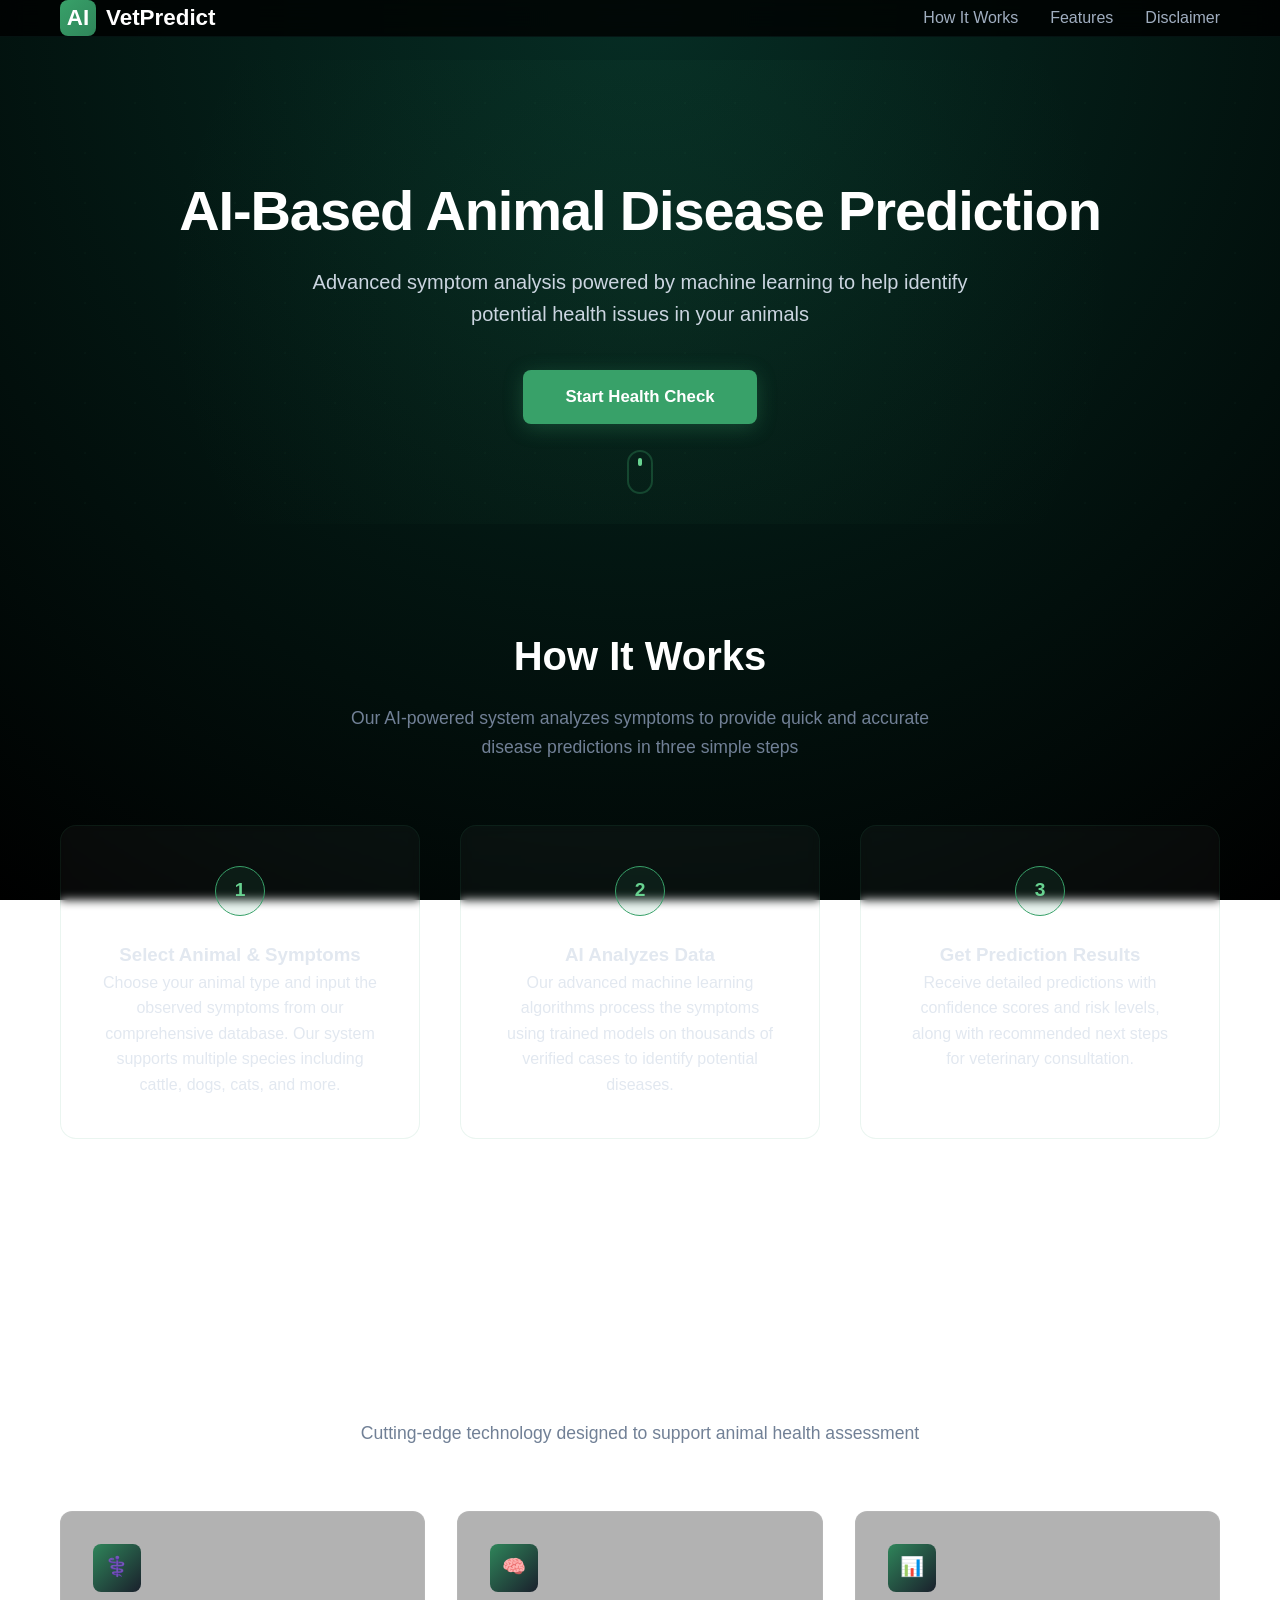
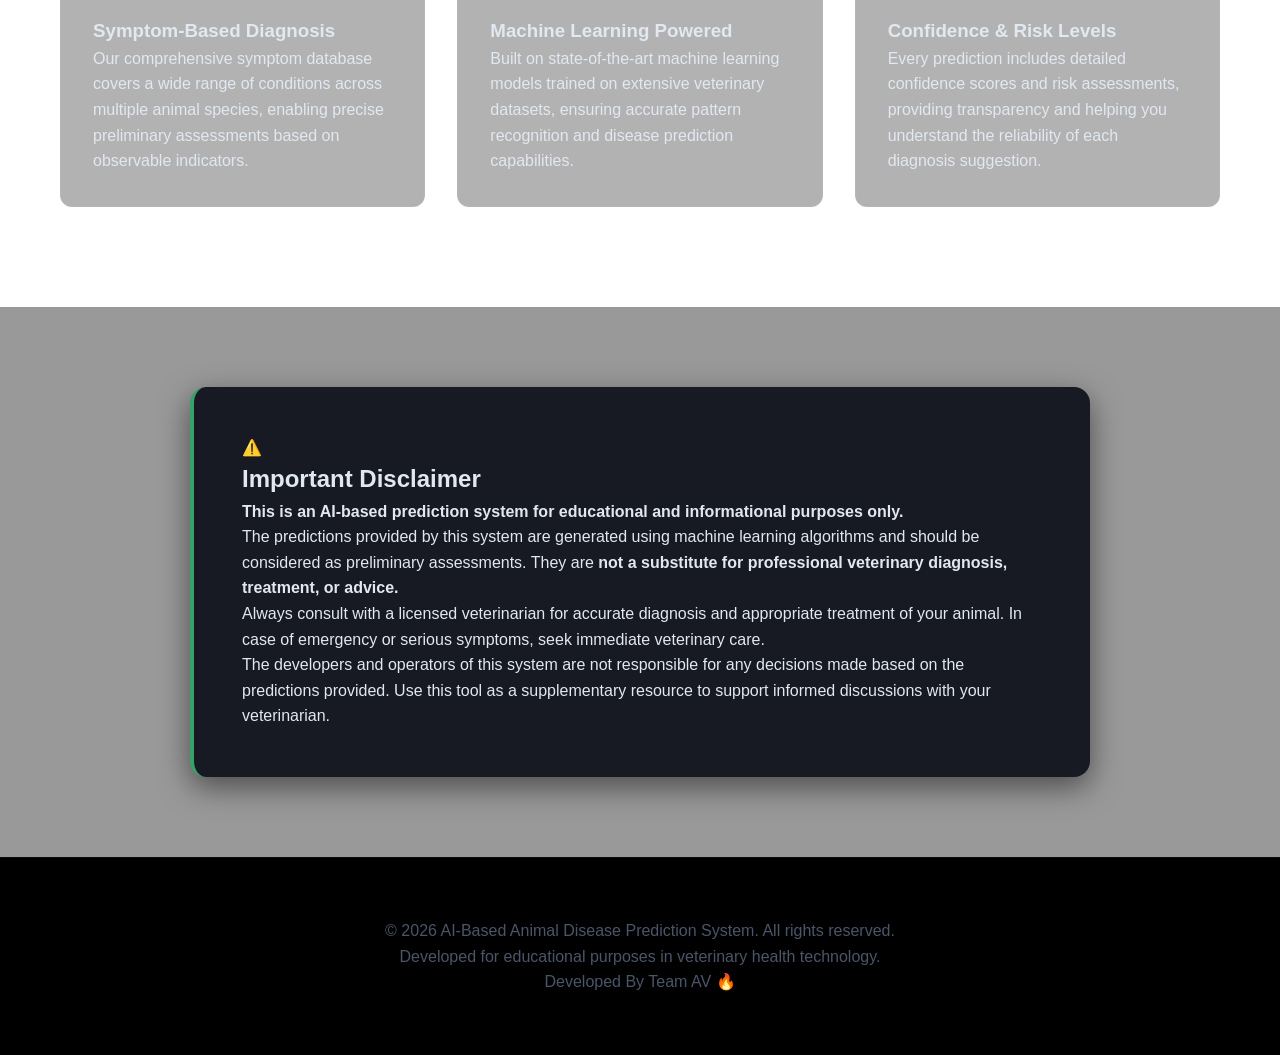
==== frontend/index.html @ 0658ae92 "added all files" ====
<!DOCTYPE html>
<html lang="en">

<head>
    <meta charset="UTF-8">
    <meta name="viewport" content="width=device-width, initial-scale=1.0">
    <title>AI-Based Animal Disease Prediction System</title>
   <style>
        * {
            margin: 0;
            padding: 0;
            box-sizing: border-box;
        }

        body {
            font-family: -apple-system, BlinkMacSystemFont, 'Segoe UI', Roboto, 'Helvetica Neue', Arial, sans-serif;
            line-height: 1.6;
            color: #e2e8f0;
            /* Gradient Black into Dark Green */
            background: radial-gradient(circle at 50% 0%, #062d24 0%, #000000 100%);
            background-attachment: fixed;
            min-height: 100vh;
            overflow-x: hidden;
        }

        .container {
            max-width: 1200px;
            margin: 0 auto;
            padding: 0 20px;
        }

        header {
            background: rgba(0, 0, 0, 0.8);
            backdrop-filter: blur(12px);
            border-bottom: 1px solid rgba(49, 151, 149, 0.1);
            position: fixed;
            width: 100%;
            top: 0;
            z-index: 1000;
            animation: slideDown 0.5s ease-out;
        }

        @keyframes slideDown {
            from { transform: translateY(-100%); opacity: 0; }
            to { transform: translateY(0); opacity: 1; }
        }

        nav {
            display: flex;
            justify-content: space-between;
            align-items: center;
            padding: 1rem 0;
        }

        .logo {
            font-size: 1.4rem;
            font-weight: 700;
            color: #ffffff;
            display: flex;
            align-items: center;
            gap: 10px;
        }

        .logo-icon {
            width: 36px;
            height: 36px;
            background: linear-gradient(135deg, #38a169 0%, #2f855a 100%);
            border-radius: 8px;
            display: flex;
            align-items: center;
            justify-content: center;
            color: white;
            font-weight: bold;
        }

        .nav-links {
            display: flex;
            gap: 2rem;
            list-style: none;
        }

        .nav-links a {
            color: #a0aec0;
            text-decoration: none;
            font-weight: 500;
            transition: all 0.3s ease;
        }

        .nav-links a:hover {
            color: #48bb78;
        }

        .hero {
            margin-top: 60px;
            padding: 120px 0 100px;
            /* Subtle glow effect using dark green */
            background: radial-gradient(circle at center, rgba(56, 161, 105, 0.08) 0%, transparent 70%);
            color: white;
            text-align: center;
            position: relative;
            overflow: hidden;
        }

        .hero::before {
            content: '';
            position: absolute;
            top: -50%; left: -50%;
            width: 200%; height: 200%;
            background: radial-gradient(circle, rgba(72, 187, 120, 0.03) 1px, transparent 1px);
            background-size: 50px 50px;
            animation: moveBackground 30s linear infinite;
        }

        @keyframes moveBackground {
            0% { transform: translate(0, 0); }
            100% { transform: translate(50px, 50px); }
        }

        .hero-content {
            position: relative;
            z-index: 1;
            animation: fadeInUp 0.8s ease-out;
        }

        @keyframes fadeInUp {
            from { opacity: 0; transform: translateY(30px); }
            to { opacity: 1; transform: translateY(0); }
        }

        .hero h1 {
            font-size: 3.5rem;
            font-weight: 800;
            margin-bottom: 1.5rem;
            line-height: 1.1;
            letter-spacing: -0.02em;
        }

        /* Fixed Gradient Text implementation */
        .hero h1 span {
            background: linear-gradient(to right, #68d391, #38a169);
            background-clip: text;
            -webkit-background-clip: text;
            -webkit-text-fill-color: transparent;
            display: inline-block;
        }

        .hero p {
            font-size: 1.25rem;
            margin-bottom: 2.5rem;
            color: #cbd5e0;
            max-width: 700px;
            margin-left: auto;
            margin-right: auto;
        }

        .cta-button {
            display: inline-block;
            padding: 14px 42px;
            background: #38a169;
            color: white;
            text-decoration: none;
            border-radius: 8px;
            font-weight: 600;
            font-size: 1.05rem;
            transition: all 0.2s ease;
            box-shadow: 0 4px 20px rgba(56, 161, 105, 0.3);
        }

        .cta-button:hover {
            background: #2f855a;
            transform: translateY(-2px);
            box-shadow: 0 8px 25px rgba(56, 161, 105, 0.4);
        }

        .section {
            padding: 100px 0;
        }

        .section-title {
            text-align: center;
            font-size: 2.5rem;
            font-weight: 700;
            margin-bottom: 1rem;
            color: #ffffff;
        }

        .section-subtitle {
            text-align: center;
            font-size: 1.1rem;
            color: #718096;
            margin-bottom: 4rem;
            max-width: 600px;
            margin-left: auto;
            margin-right: auto;
        }

        .steps {
            display: grid;
            grid-template-columns: repeat(auto-fit, minmax(280px, 1fr));
            gap: 2.5rem;
        }

        .step-card {
            background: rgba(255, 255, 255, 0.03);
            backdrop-filter: blur(5px);
            padding: 2.5rem;
            border-radius: 16px;
            text-align: center;
            border: 1px solid rgba(56, 161, 105, 0.1);
            transition: all 0.3s cubic-bezier(0.4, 0, 0.2, 1);
            animation: fadeInScale 0.6s ease-out backwards;
        }

        .step-card:hover {
            transform: translateY(-10px);
            background: rgba(56, 161, 105, 0.05);
            border-color: rgba(72, 187, 120, 0.4);
            box-shadow: 0 20px 40px rgba(0, 0, 0, 0.6);
        }

        .step-number {
            width: 50px;
            height: 50px;
            background: rgba(56, 161, 105, 0.1);
            color: #68d391;
            border: 1px solid #38a169;
            border-radius: 50%;
            display: flex;
            align-items: center;
            justify-content: center;
            font-size: 1.2rem;
            font-weight: 700;
            margin: 0 auto 1.5rem;
        }

        .feature-grid {
            display: grid;
            grid-template-columns: repeat(auto-fit, minmax(300px, 1fr));
            gap: 2rem;
            margin-top: 3rem;
        }

        .feature-card {
            padding: 2rem;
            border-radius: 12px;
            background: rgba(0, 0, 0, 0.3);
            border: 1px solid rgba(255, 255, 255, 0.05);
            transition: all 0.3s ease;
        }

        .feature-card:hover {
            border-color: #38a169;
            background: rgba(56, 161, 105, 0.02);
        }

        .feature-icon {
            width: 48px;
            height: 48px;
            background: linear-gradient(135deg, #2f855a 0%, #1a202c 100%);
            border-radius: 8px;
            display: flex;
            align-items: center;
            justify-content: center;
            margin-bottom: 1.5rem;
            color: #68d391;
            font-size: 1.2rem;
        }

        .disclaimer {
            background: rgba(0, 0, 0, 0.4);
            padding: 80px 0;
        }

        .disclaimer-content {
            max-width: 900px;
            margin: 0 auto;
            background: #171923;
            padding: 3rem;
            border-radius: 16px;
            border-left: 4px solid #38a169;
            box-shadow: 0 10px 30px rgba(0,0,0,0.5);
        }

        footer {
            background: #000000;
            color: #4a5568;
            padding: 60px 0;
            text-align: center;
            border-top: 1px solid rgba(56, 161, 105, 0.1);
        }

        .scroll-indicator {
            position: absolute;
            bottom: 30px;
            left: 50%;
            transform: translateX(-50%);
            width: 26px;
            height: 44px;
            border: 2px solid rgba(56, 161, 105, 0.3);
            border-radius: 20px;
            display: flex;
            justify-content: center;
            padding-top: 6px;
            animation: bounce 2s infinite;
        }

        .scroll-indicator::before {
            content: '';
            width: 4px;
            height: 8px;
            background: #68d391;
            border-radius: 2px;
            animation: scrollDown 2s infinite;
        }

        @keyframes bounce {
            0%, 20%, 50%, 80%, 100% { transform: translateX(-50%) translateY(0); }
            40% { transform: translateX(-50%) translateY(-8px); }
            60% { transform: translateX(-50%) translateY(-4px); }
        }

        @keyframes scrollDown {
            0% { opacity: 1; transform: translateY(0); }
            100% { opacity: 0; transform: translateY(16px); }
        }

        @media (max-width: 768px) {
            .nav-links { display: none; }
            .hero h1 { font-size: 2.2rem; }
            .section-title { font-size: 2rem; }
        }
    </style>
</head>

<body>
    <header>
        <nav class="container">
            <div class="logo">
                <div class="logo-icon">AI</div>
                <span>VetPredict</span>
            </div>
            <ul class="nav-links">
                <li><a href="#how-it-works">How It Works</a></li>
                <li><a href="#features">Features</a></li>
                <li><a href="#disclaimer">Disclaimer</a></li>
            </ul>
        </nav>
    </header>

    <section class="hero">
        <div class="container hero-content">
            <h1>AI-Based Animal Disease Prediction</h1>
            <p>Advanced symptom analysis powered by machine learning to help identify potential health issues in your
                animals</p>
            <!-- ✅ FIXED -->
            <a href="/profile" class="cta-button">Start Health Check</a>
        </div>
        <div class="scroll-indicator"></div>
    </section>

    <section id="how-it-works" class="section">
        <div class="container">
            <h2 class="section-title">How It Works</h2>
            <p class="section-subtitle">Our AI-powered system analyzes symptoms to provide quick and accurate disease
                predictions in three simple steps</p>

            <div class="steps">
                <div class="step-card">
                    <div class="step-number">1</div>
                    <h3>Select Animal & Symptoms</h3>
                    <p>Choose your animal type and input the observed symptoms from our comprehensive database. Our
                        system supports multiple species including cattle, dogs, cats, and more.</p>
                </div>

                <div class="step-card">
                    <div class="step-number">2</div>
                    <h3>AI Analyzes Data</h3>
                    <p>Our advanced machine learning algorithms process the symptoms using trained models on thousands
                        of verified cases to identify potential diseases.</p>
                </div>

                <div class="step-card">
                    <div class="step-number">3</div>
                    <h3>Get Prediction Results</h3>
                    <p>Receive detailed predictions with confidence scores and risk levels, along with recommended next
                        steps for veterinary consultation.</p>
                </div>
            </div>
        </div>
    </section>

    <section id="features" class="section features">
        <div class="container">
            <h2 class="section-title">Key Features</h2>
            <p class="section-subtitle">Cutting-edge technology designed to support animal health assessment</p>

            <div class="feature-grid">
                <div class="feature-card">
                    <div class="feature-icon">⚕️</div>
                    <h3>Symptom-Based Diagnosis</h3>
                    <p>Our comprehensive symptom database covers a wide range of conditions across multiple animal
                        species, enabling precise preliminary assessments based on observable indicators.</p>
                </div>

                <div class="feature-card">
                    <div class="feature-icon">🧠</div>
                    <h3>Machine Learning Powered</h3>
                    <p>Built on state-of-the-art machine learning models trained on extensive veterinary datasets,
                        ensuring accurate pattern recognition and disease prediction capabilities.</p>
                </div>

                <div class="feature-card">
                    <div class="feature-icon">📊</div>
                    <h3>Confidence & Risk Levels</h3>
                    <p>Every prediction includes detailed confidence scores and risk assessments, providing transparency
                        and helping you understand the reliability of each diagnosis suggestion.</p>
                </div>
            </div>
        </div>
    </section>

    <section id="disclaimer" class="section disclaimer">
        <div class="container">
            <div class="disclaimer-content">
                <div class="disclaimer-header">
                    <div class="disclaimer-icon">⚠️</div>
                    <h2>Important Disclaimer</h2>
                </div>
                <p><strong>This is an AI-based prediction system for educational and informational purposes
                        only.</strong></p>
                <p>The predictions provided by this system are generated using machine learning algorithms and should be
                    considered as preliminary assessments. They are <strong>not a substitute for professional veterinary
                        diagnosis, treatment, or advice.</strong></p>
                <p>Always consult with a licensed veterinarian for accurate diagnosis and appropriate treatment of your
                    animal. In case of emergency or serious symptoms, seek immediate veterinary care.</p>
                <p>The developers and operators of this system are not responsible for any decisions made based on the
                    predictions provided. Use this tool as a supplementary resource to support informed discussions with
                    your veterinarian.</p>
            </div>
        </div>
    </section>

    <footer>
        <div class="container">
            <p>&copy; 2026 AI-Based Animal Disease Prediction System. All rights reserved.</p>
            <p>Developed for educational purposes in veterinary health technology.</p>
            <p>Developed By Team AV 🔥</p>
        </div>
    </footer>
</body>

</html>
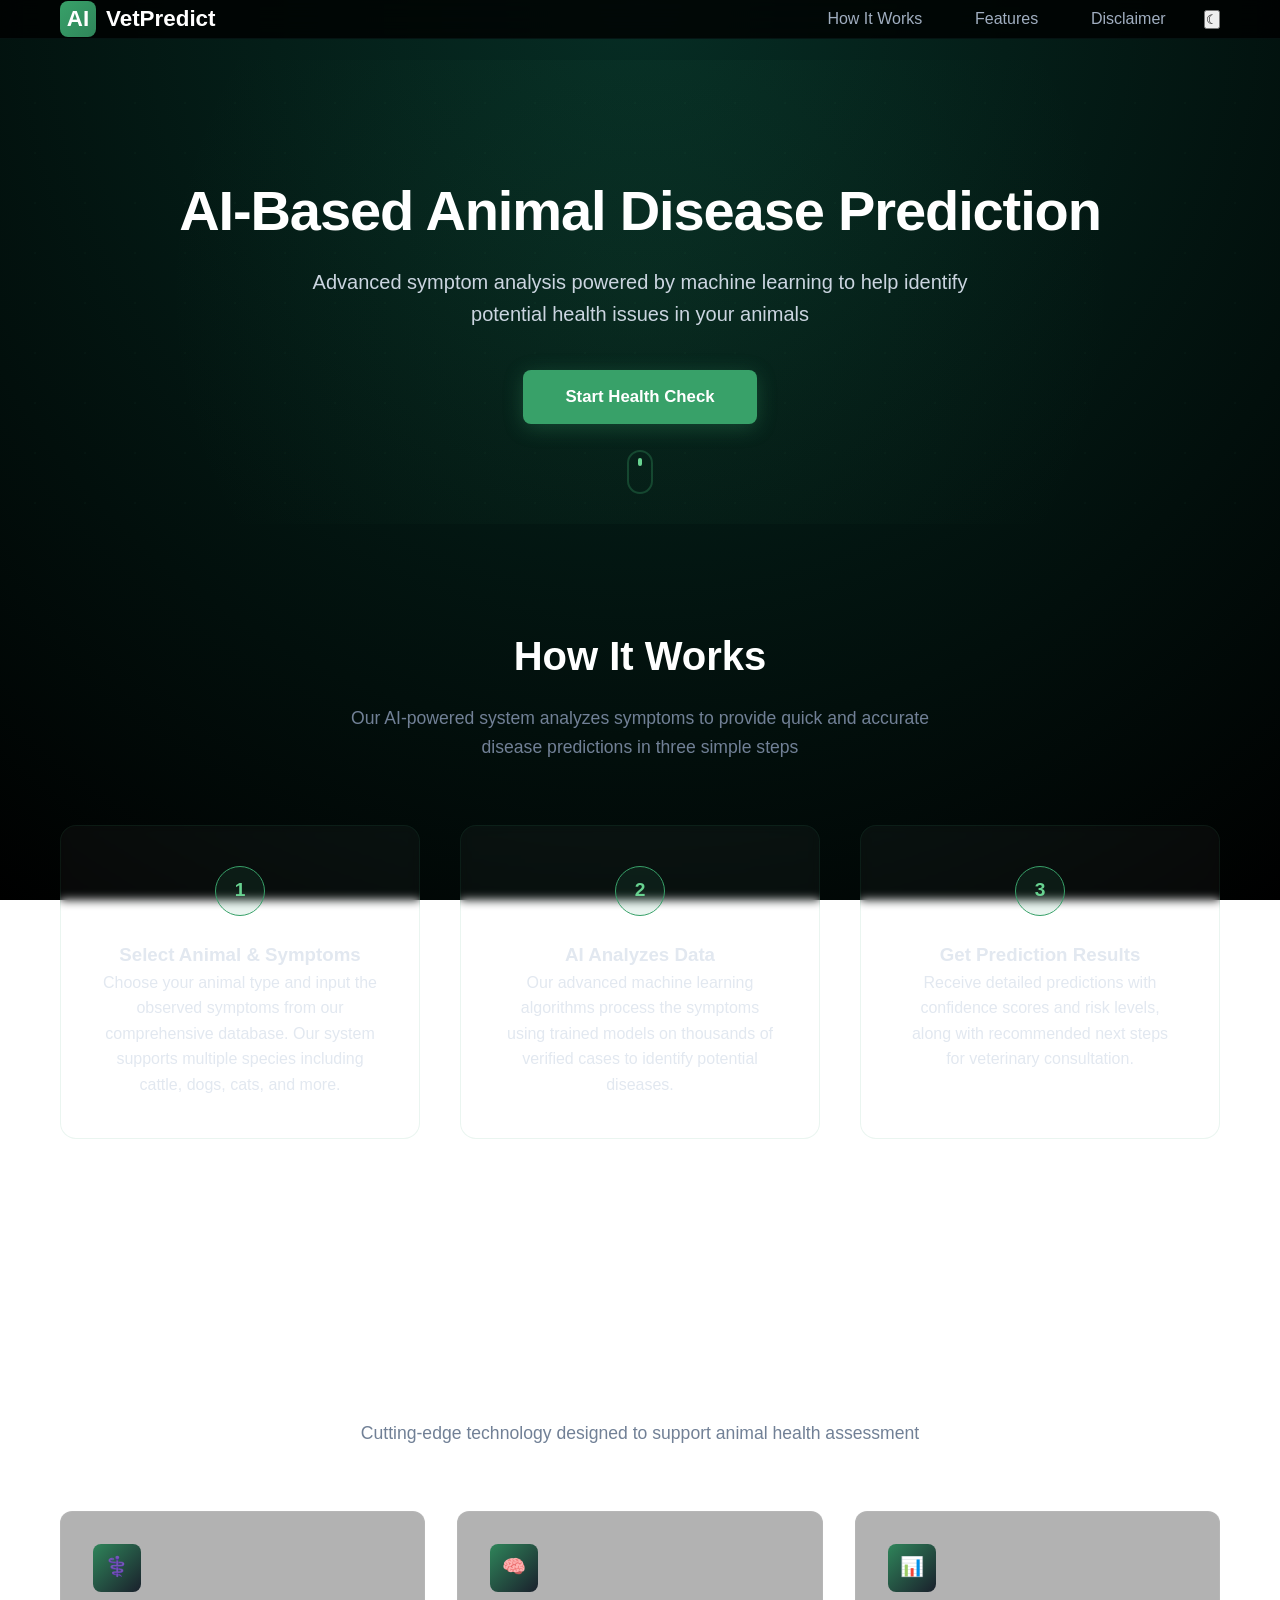
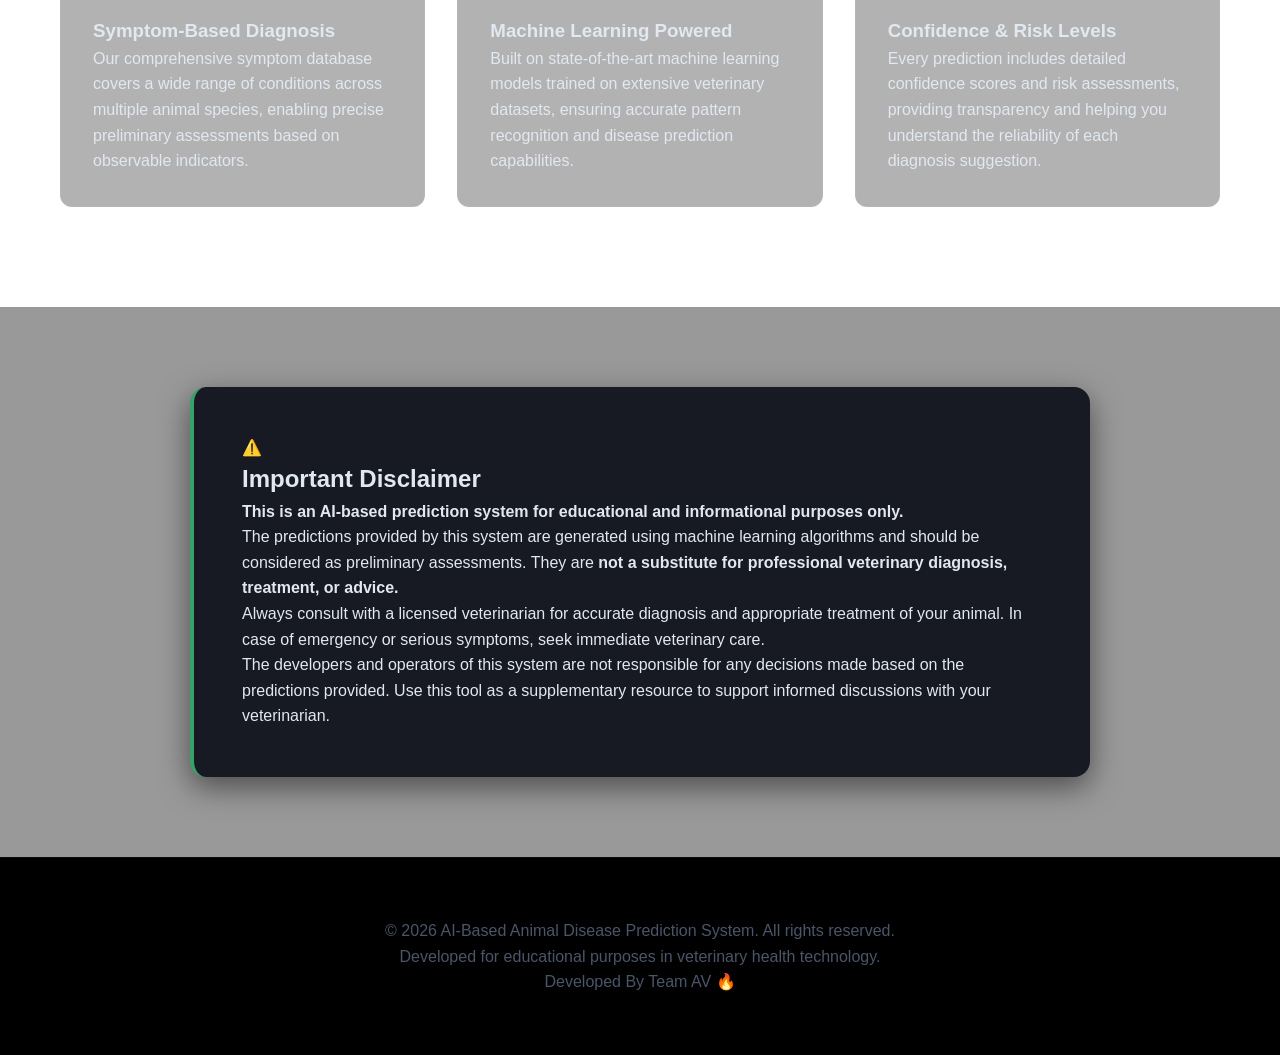
==== commit 07df4b27: "Added Dark Mode & Light Mode." ====
--- a/frontend/index.html
+++ b/frontend/index.html
@@ -5,6 +5,7 @@
     <meta charset="UTF-8">
     <meta name="viewport" content="width=device-width, initial-scale=1.0">
     <title>AI-Based Animal Disease Prediction System</title>
+    <link rel="stylesheet" href="/theme.css">
    <style>
         * {
             margin: 0;
@@ -47,8 +48,9 @@
 
         nav {
             display: flex;
-            justify-content: space-between;
-            align-items: center;
+            justify-content: flex-start;
+            align-items: center;
+            gap: 1rem;
             padding: 1rem 0;
         }
 
@@ -77,17 +79,37 @@
             display: flex;
             gap: 2rem;
             list-style: none;
+            align-items: center;
+            margin: 0;
+            margin-left: auto;
+            margin-right: 0.75rem;
+        }
+
+        nav .theme-toggle {
+            margin-left: 0 !important;
+        }
+
+        .nav-links li {
+            display: flex;
+            align-items: center;
         }
 
         .nav-links a {
             color: #a0aec0;
             text-decoration: none;
             font-weight: 500;
-            transition: all 0.3s ease;
+            transition: all 0.25s ease;
+            display: inline-flex;
+            align-items: center;
+            justify-content: center;
+            min-height: 38px;
+            padding: 0 0.65rem;
+            border-radius: 10px;
         }
 
         .nav-links a:hover {
             color: #48bb78;
+            background: rgba(56, 161, 105, 0.1);
         }
 
         .hero {
@@ -344,6 +366,7 @@
                 <li><a href="#features">Features</a></li>
                 <li><a href="#disclaimer">Disclaimer</a></li>
             </ul>
+            <button class="theme-toggle" data-theme-toggle aria-label="Toggle theme" title="Toggle theme">☾</button>
         </nav>
     </header>
 
@@ -449,4 +472,6 @@
     </footer>
 </body>
 
+<script src="/theme.js"></script>
+
 </html>
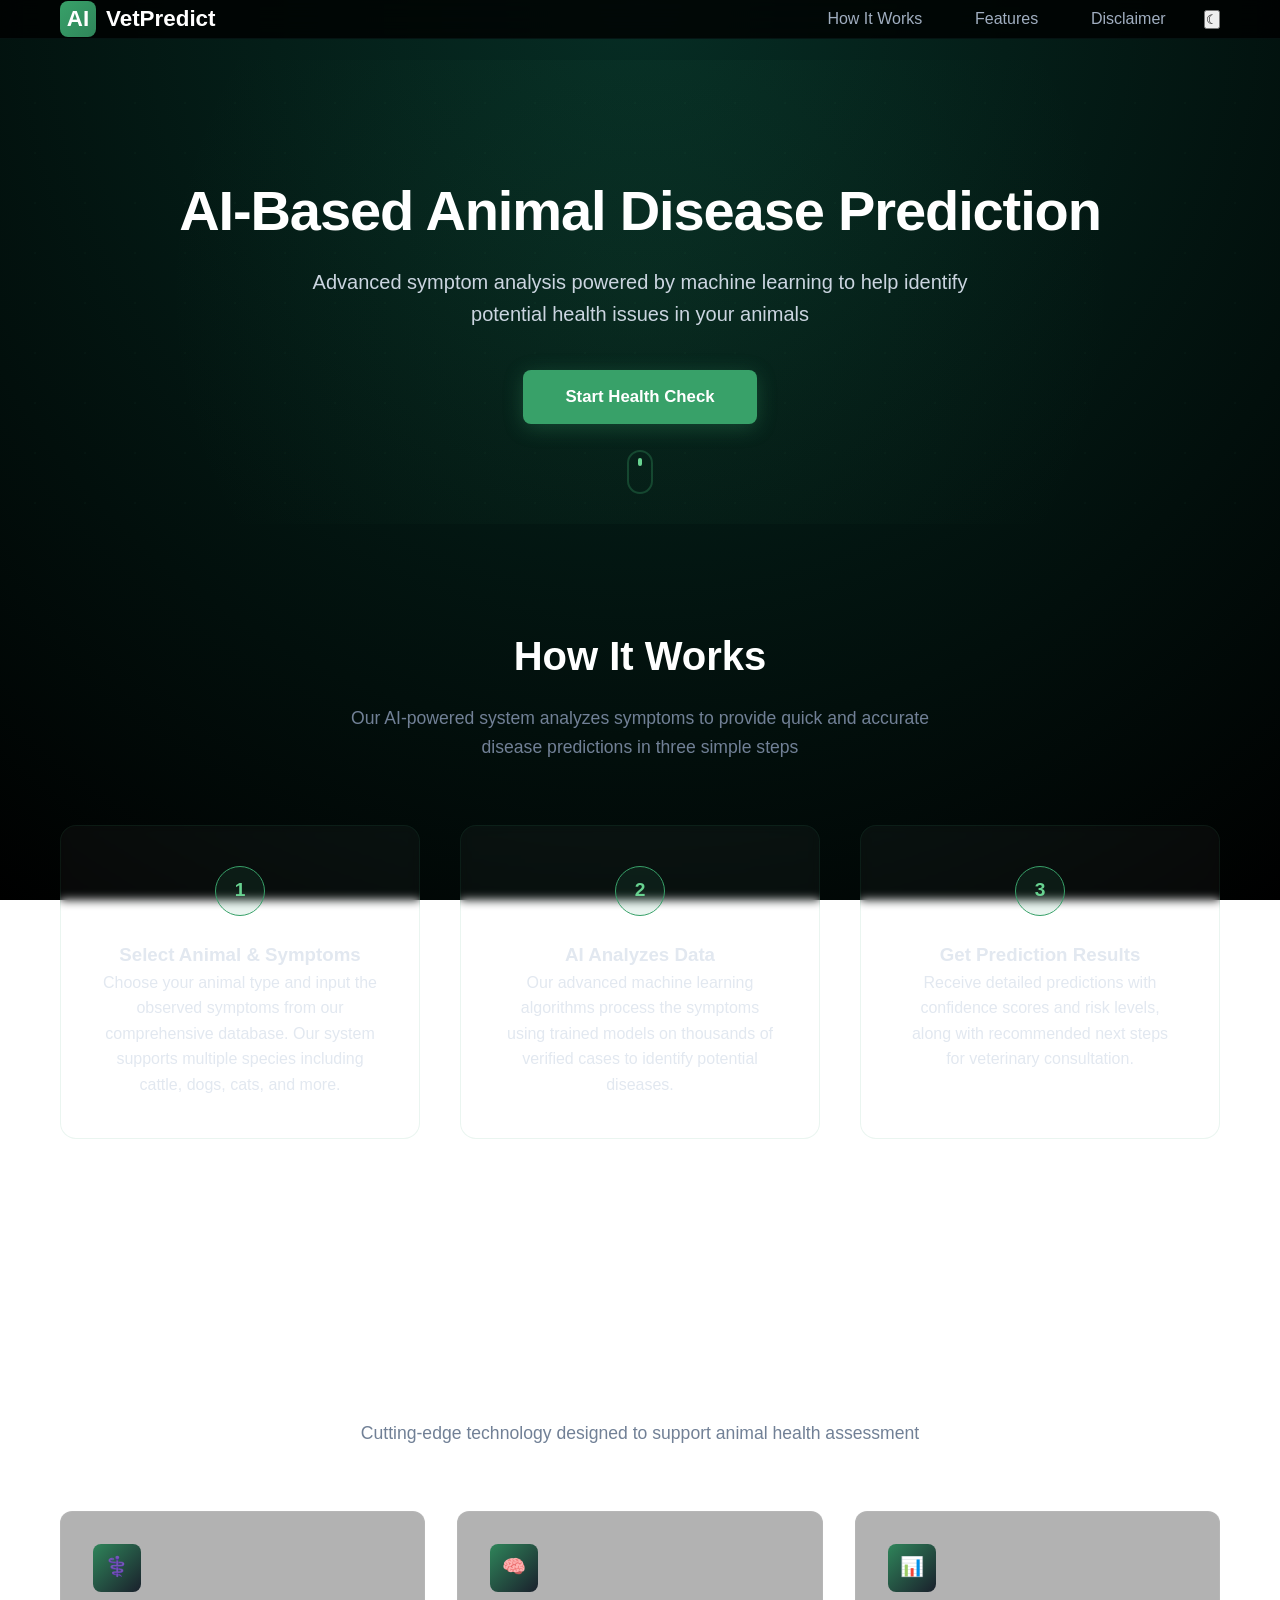
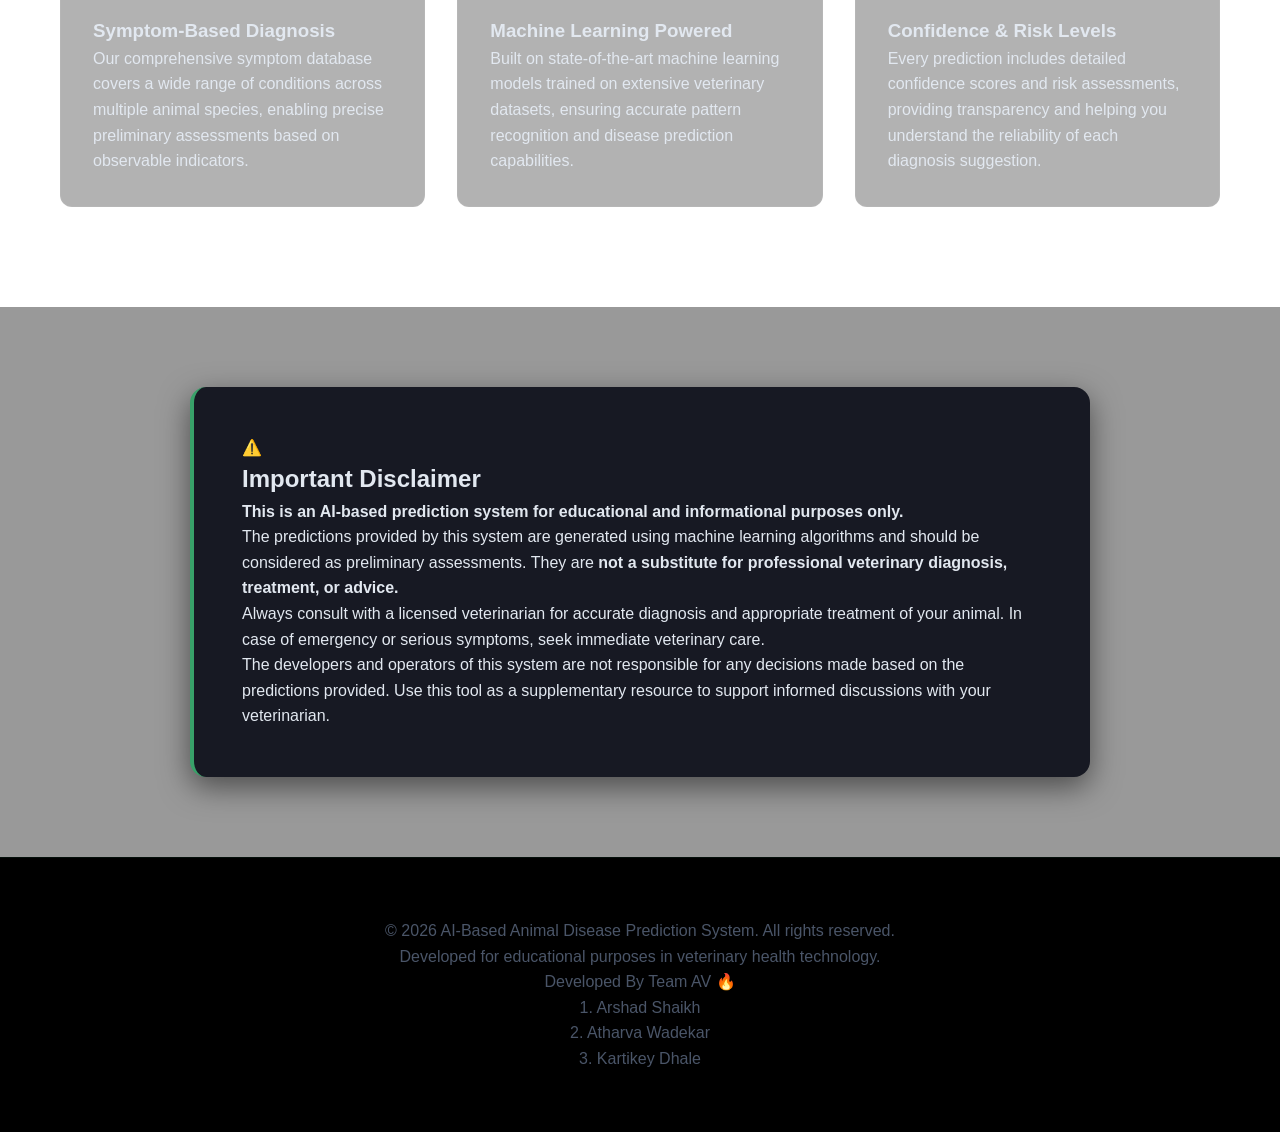
==== commit ef9f096d: "Developer:Kartikey Modified html and py  files and added readme file." ====
--- a/frontend/index.html
+++ b/frontend/index.html
@@ -468,6 +468,9 @@
             <p>&copy; 2026 AI-Based Animal Disease Prediction System. All rights reserved.</p>
             <p>Developed for educational purposes in veterinary health technology.</p>
             <p>Developed By Team AV 🔥</p>
+            <p>1. Arshad Shaikh</p>
+            <p>2. Atharva Wadekar</p>
+            <p>3. Kartikey Dhale</p>
         </div>
     </footer>
 </body>
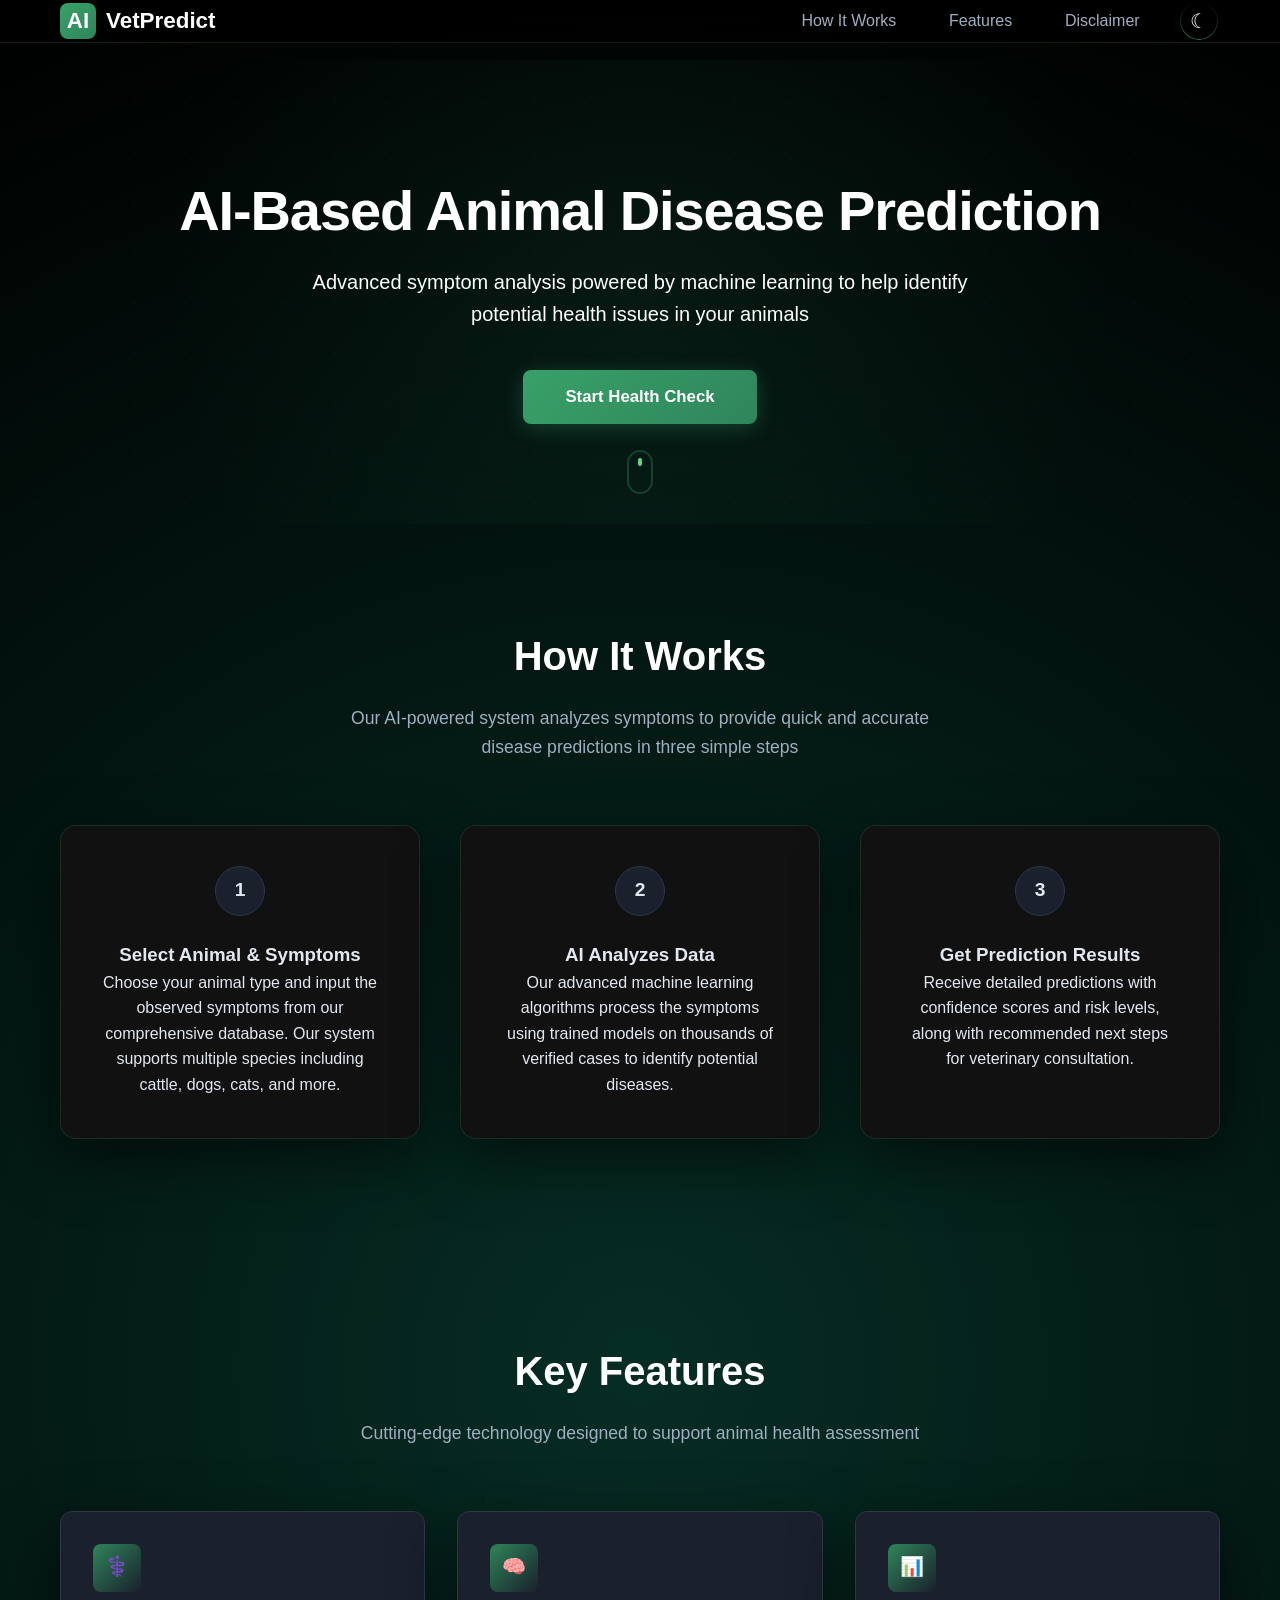
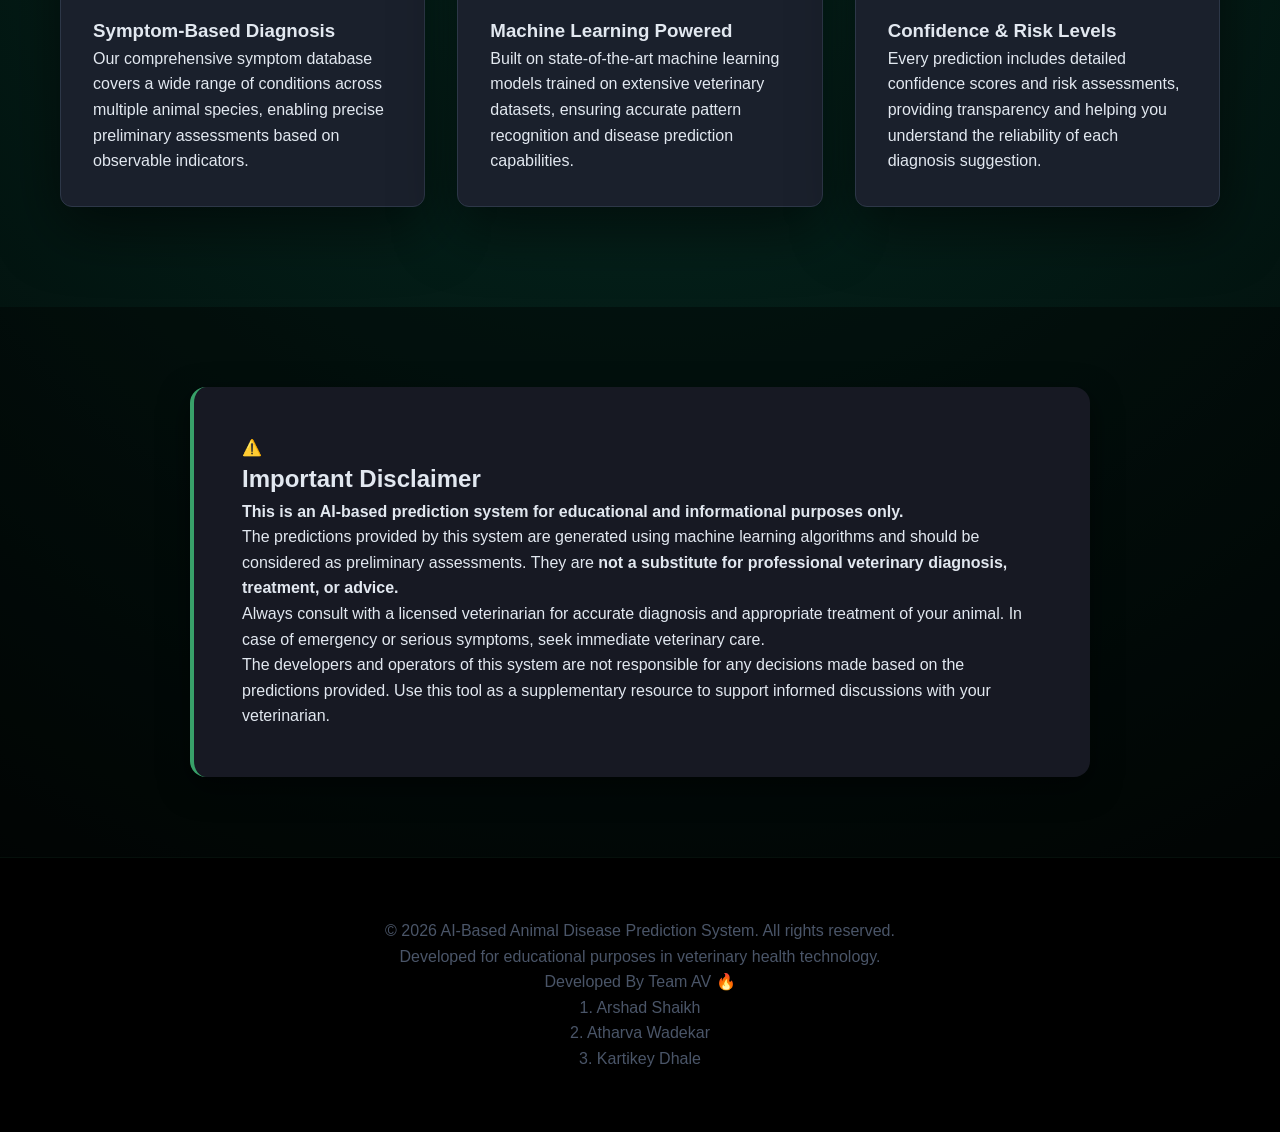
==== commit b08997ca: "Developer:Kartikey Print option and New GUI features" ====
--- a/frontend/index.html
+++ b/frontend/index.html
@@ -5,7 +5,7 @@
     <meta charset="UTF-8">
     <meta name="viewport" content="width=device-width, initial-scale=1.0">
     <title>AI-Based Animal Disease Prediction System</title>
-    <link rel="stylesheet" href="/theme.css">
+    <link rel="stylesheet" href="theme.css">
    <style>
         * {
             margin: 0;
@@ -376,7 +376,7 @@
             <p>Advanced symptom analysis powered by machine learning to help identify potential health issues in your
                 animals</p>
             <!-- ✅ FIXED -->
-            <a href="/profile" class="cta-button">Start Health Check</a>
+            <a href="profile" class="cta-button">Start Health Check</a>
         </div>
         <div class="scroll-indicator"></div>
     </section>
@@ -473,8 +473,10 @@
             <p>3. Kartikey Dhale</p>
         </div>
     </footer>
+
+    <script src="/theme.js"></script>
 </body>
 
-<script src="/theme.js"></script>
+
 
 </html>
--- a/frontend/theme.css
+++ b/frontend/theme.css
@@ -0,0 +1,386 @@
+:root {
+    --bg-main: radial-gradient(circle at center, #062d24 0%, #000000 100%);
+    --bg-elevated: rgba(0, 0, 0, 0.8);
+    --bg-card: #111111;
+    --bg-card-header: linear-gradient(135deg, #062d24 0%, #000000 100%);
+    --bg-soft: #1a202c;
+    --bg-soft-2: rgba(255, 255, 255, 0.03);
+
+    --text-primary: #e2e8f0;
+    --text-strong: #ffffff;
+    --text-muted: #a0aec0;
+
+    --primary: #38a169;
+    --primary-2: #2f855a;
+    --primary-soft: rgba(56, 161, 105, 0.15);
+
+    --border-soft: rgba(56, 161, 105, 0.2);
+    --border-muted: #2d3748;
+
+    --shadow-card: 0 20px 60px rgba(0, 0, 0, 0.55);
+    --shadow-primary: 0 8px 24px rgba(56, 161, 105, 0.35);
+
+    --info-bg: rgba(49, 130, 206, 0.12);
+    --info-border: #3182ce;
+    --warning-bg: rgba(245, 158, 11, 0.12);
+    --warning-border: #f59e0b;
+
+    --radius-lg: 14px;
+    --radius-md: 12px;
+    --focus-ring: 0 0 0 4px rgba(56, 161, 105, 0.16);
+}
+
+:root[data-theme="light"] {
+    --bg-main: radial-gradient(circle at center, #f4fff8 0%, #edf7f2 55%, #e3f0ea 100%);
+    --bg-elevated: rgba(255, 255, 255, 0.9);
+    --bg-card: #ffffff;
+    --bg-card-header: linear-gradient(135deg, #f4fff8 0%, #e8f6ef 100%);
+    --bg-soft: #f6faf8;
+    --bg-soft-2: #f4fbf7;
+
+    --text-primary: #1f2937;
+    --text-strong: #0f172a;
+    --text-muted: #4b5563;
+
+    --primary: #1f9a64;
+    --primary-2: #0f7a4d;
+    --primary-soft: rgba(31, 154, 100, 0.12);
+
+    --border-soft: rgba(15, 122, 77, 0.18);
+    --border-muted: #d8e5de;
+
+    --shadow-card: 0 16px 40px rgba(15, 23, 42, 0.1);
+    --shadow-primary: 0 8px 20px rgba(31, 154, 100, 0.2);
+
+    --info-bg: rgba(49, 130, 206, 0.08);
+    --info-border: #2563eb;
+    --warning-bg: rgba(245, 158, 11, 0.1);
+    --warning-border: #d97706;
+
+    --focus-ring: 0 0 0 4px rgba(31, 154, 100, 0.12);
+}
+
+html,
+body {
+    scrollbar-width: none;
+    -ms-overflow-style: none;
+}
+
+html::-webkit-scrollbar,
+body::-webkit-scrollbar,
+*::-webkit-scrollbar {
+    width: 0;
+    height: 0;
+}
+
+body {
+    background: var(--bg-main) !important;
+    color: var(--text-primary) !important;
+    overflow-x: hidden;
+}
+
+.header,
+header {
+    background: var(--bg-elevated) !important;
+    border-color: var(--border-soft) !important;
+}
+
+.logo,
+.logo span,
+.header h1,
+.section-title,
+.card-header h1,
+.hero h1,
+.hero p,
+.summary-text,
+.form-label,
+.card h3,
+.status-text {
+    color: var(--text-strong) !important;
+}
+
+.nav-links a,
+.card-header p,
+.section-subtitle,
+.helper-text,
+.footer,
+.info-card-title,
+.summary-text,
+.warning-banner p,
+.info-banner p,
+.risk,
+.symptom-text {
+    color: var(--text-muted) !important;
+}
+
+.symptoms li {
+    color: var(--text-primary) !important;
+}
+
+.profile-card,
+.symptoms-card,
+.analysis-card,
+.card,
+.step-card,
+.feature-card {
+    background: var(--bg-card) !important;
+    border-color: var(--border-soft) !important;
+    box-shadow: var(--shadow-card) !important;
+}
+
+.card-header {
+    background: var(--bg-card-header) !important;
+    border-bottom-color: var(--border-soft) !important;
+}
+
+.form-input,
+.form-select,
+.radio-label,
+.selection-summary,
+.symptom-label,
+.symptom-icon,
+.progress-bar-container,
+.circle span,
+.info-card,
+.feature-card,
+.step-number,
+.step,
+.step-line,
+.risk,
+.btn-back {
+    background: var(--bg-soft) !important;
+    border-color: var(--border-muted) !important;
+    color: var(--text-primary) !important;
+}
+
+.form-input,
+.form-select {
+    border-radius: var(--radius-lg) !important;
+    border-width: 1px !important;
+    border-style: solid !important;
+    font-weight: 500;
+    letter-spacing: 0.01em;
+    background: linear-gradient(180deg, var(--bg-soft) 0%, color-mix(in srgb, var(--bg-soft) 88%, #000 12%) 100%) !important;
+    box-shadow: inset 0 1px 0 rgba(255, 255, 255, 0.05), 0 2px 8px rgba(0, 0, 0, 0.08);
+    transition: border-color 0.2s ease, box-shadow 0.2s ease, background-color 0.2s ease, transform 0.2s ease;
+}
+
+.form-input::placeholder {
+    color: var(--text-muted) !important;
+    opacity: 0.85;
+}
+
+.form-input:focus,
+.form-select:focus {
+    border-color: var(--primary) !important;
+    box-shadow: var(--focus-ring) !important;
+    transform: translateY(-1px);
+}
+
+.input-wrapper {
+    position: relative;
+}
+
+.form-select {
+    appearance: none;
+    -webkit-appearance: none;
+    -moz-appearance: none;
+    background-image:
+        linear-gradient(45deg, transparent 50%, var(--text-muted) 50%),
+        linear-gradient(135deg, var(--text-muted) 50%, transparent 50%);
+    background-position:
+        calc(100% - 20px) calc(50% - 2px),
+        calc(100% - 14px) calc(50% - 2px);
+    background-size: 6px 6px, 6px 6px;
+    background-repeat: no-repeat;
+    padding-right: 2.25rem !important;
+}
+
+.input-icon {
+    color: var(--text-muted) !important;
+    font-weight: 600;
+}
+
+.helper-text {
+    color: var(--text-muted) !important;
+    font-size: 0.88rem;
+    margin-top: 0.5rem;
+}
+
+.radio-label,
+.symptom-label,
+.selection-summary,
+.btn {
+    border-radius: var(--radius-md) !important;
+}
+
+.radio-group {
+    display: grid;
+    grid-template-columns: repeat(2, minmax(0, 1fr));
+    gap: 0.75rem;
+}
+
+.radio-option input[type="radio"] {
+    position: absolute;
+    opacity: 0;
+    pointer-events: none;
+}
+
+.radio-label,
+.symptom-label {
+    border-width: 1px !important;
+    border-style: solid !important;
+    background: linear-gradient(180deg, var(--bg-soft) 0%, color-mix(in srgb, var(--bg-soft) 90%, #000 10%) 100%) !important;
+    transition: border-color 0.2s ease, box-shadow 0.2s ease, background-color 0.2s ease, transform 0.2s ease;
+}
+
+.radio-label {
+    min-height: 52px;
+    font-weight: 600;
+    position: relative;
+}
+
+.radio-label::before {
+    content: "";
+    width: 10px;
+    height: 10px;
+    border-radius: 999px;
+    background: var(--border-muted);
+    margin-right: 10px;
+    transition: background-color 0.2s ease, box-shadow 0.2s ease;
+}
+
+.radio-label:hover,
+.symptom-label:hover {
+    border-color: var(--primary) !important;
+    box-shadow: 0 10px 22px rgba(15, 23, 42, 0.14);
+    transform: translateY(-1px);
+}
+
+.radio-option input[type="radio"]:checked + .radio-label,
+.symptom-card input[type="checkbox"]:checked + .symptom-label {
+    background: var(--primary-soft) !important;
+    border-color: var(--primary) !important;
+    box-shadow: 0 8px 20px color-mix(in srgb, var(--primary) 28%, transparent) !important;
+}
+
+.radio-option input[type="radio"]:checked + .radio-label::before {
+    background: var(--primary);
+    box-shadow: 0 0 0 4px color-mix(in srgb, var(--primary) 22%, transparent);
+}
+
+.symptom-icon {
+    border: 1px solid var(--border-muted);
+    border-radius: 10px;
+    box-shadow: inset 0 1px 0 rgba(255, 255, 255, 0.04);
+}
+
+.btn-next,
+.btn-back {
+    border-radius: var(--radius-lg) !important;
+}
+
+.profile-card,
+.symptoms-card,
+.analysis-card {
+    backdrop-filter: blur(12px);
+}
+
+.btn-next,
+.cta-button,
+.actions button,
+.summary-count,
+.logo-icon,
+.step.active,
+.symptom-card input[type="checkbox"]:checked + .symptom-label .symptom-icon,
+.brain-icon {
+    background: linear-gradient(135deg, var(--primary) 0%, var(--primary-2) 100%) !important;
+    color: #ffffff !important;
+}
+
+.info-banner {
+    background: var(--info-bg) !important;
+    border-left-color: var(--info-border) !important;
+}
+
+.warning-banner {
+    background: var(--warning-bg) !important;
+    border-left-color: var(--warning-border) !important;
+}
+
+.theme-toggle {
+    margin-left: auto;
+    width: 42px;
+    height: 42px;
+    border-radius: 999px;
+    border: none;
+    background: transparent;
+    color: var(--text-strong);
+    font-size: 1.25rem;
+    line-height: 1;
+    cursor: pointer;
+    display: inline-flex;
+    align-items: center;
+    justify-content: center;
+    position: relative;
+    isolation: isolate;
+    transition: transform 0.22s ease, color 0.22s ease;
+}
+
+.form-select option,
+.form-select optgroup {
+    background: var(--bg-card);
+    color: var(--text-primary);
+}
+
+.form-select option:checked {
+    background: color-mix(in srgb, var(--primary) 18%, var(--bg-card));
+    color: var(--text-strong);
+}
+
+.theme-toggle::before {
+    content: "";
+    position: absolute;
+    inset: 2px;
+    border-radius: 999px;
+    padding: 1px;
+    background: conic-gradient(from 0deg, transparent 0deg, rgba(255, 255, 255, 0.12) 80deg, var(--primary) 190deg, rgba(255, 255, 255, 0.1) 300deg, transparent 360deg);
+    -webkit-mask: linear-gradient(#000 0 0) content-box, linear-gradient(#000 0 0);
+    mask: linear-gradient(#000 0 0) content-box, linear-gradient(#000 0 0);
+    -webkit-mask-composite: xor;
+    mask-composite: exclude;
+    opacity: 0.85;
+    animation: themeRing 5s linear infinite;
+    z-index: -1;
+}
+
+.theme-toggle:hover {
+    transform: translateY(-1px) scale(1.04);
+    color: var(--primary);
+}
+
+.theme-toggle:active {
+    transform: scale(0.96);
+}
+
+.theme-toggle:focus,
+.theme-toggle:focus-visible {
+    outline: none;
+}
+
+.theme-toggle:focus-visible::before {
+    opacity: 1;
+    filter: drop-shadow(0 0 8px color-mix(in srgb, var(--primary) 70%, transparent));
+}
+
+@keyframes themeRing {
+    from { transform: rotate(0deg); }
+    to { transform: rotate(360deg); }
+}
+
+:root[data-theme="light"] .disease {
+    background: linear-gradient(to right, var(--primary), var(--primary-2));
+    background-clip: text;
+    -webkit-background-clip: text;
+    -webkit-text-fill-color: transparent;
+}
